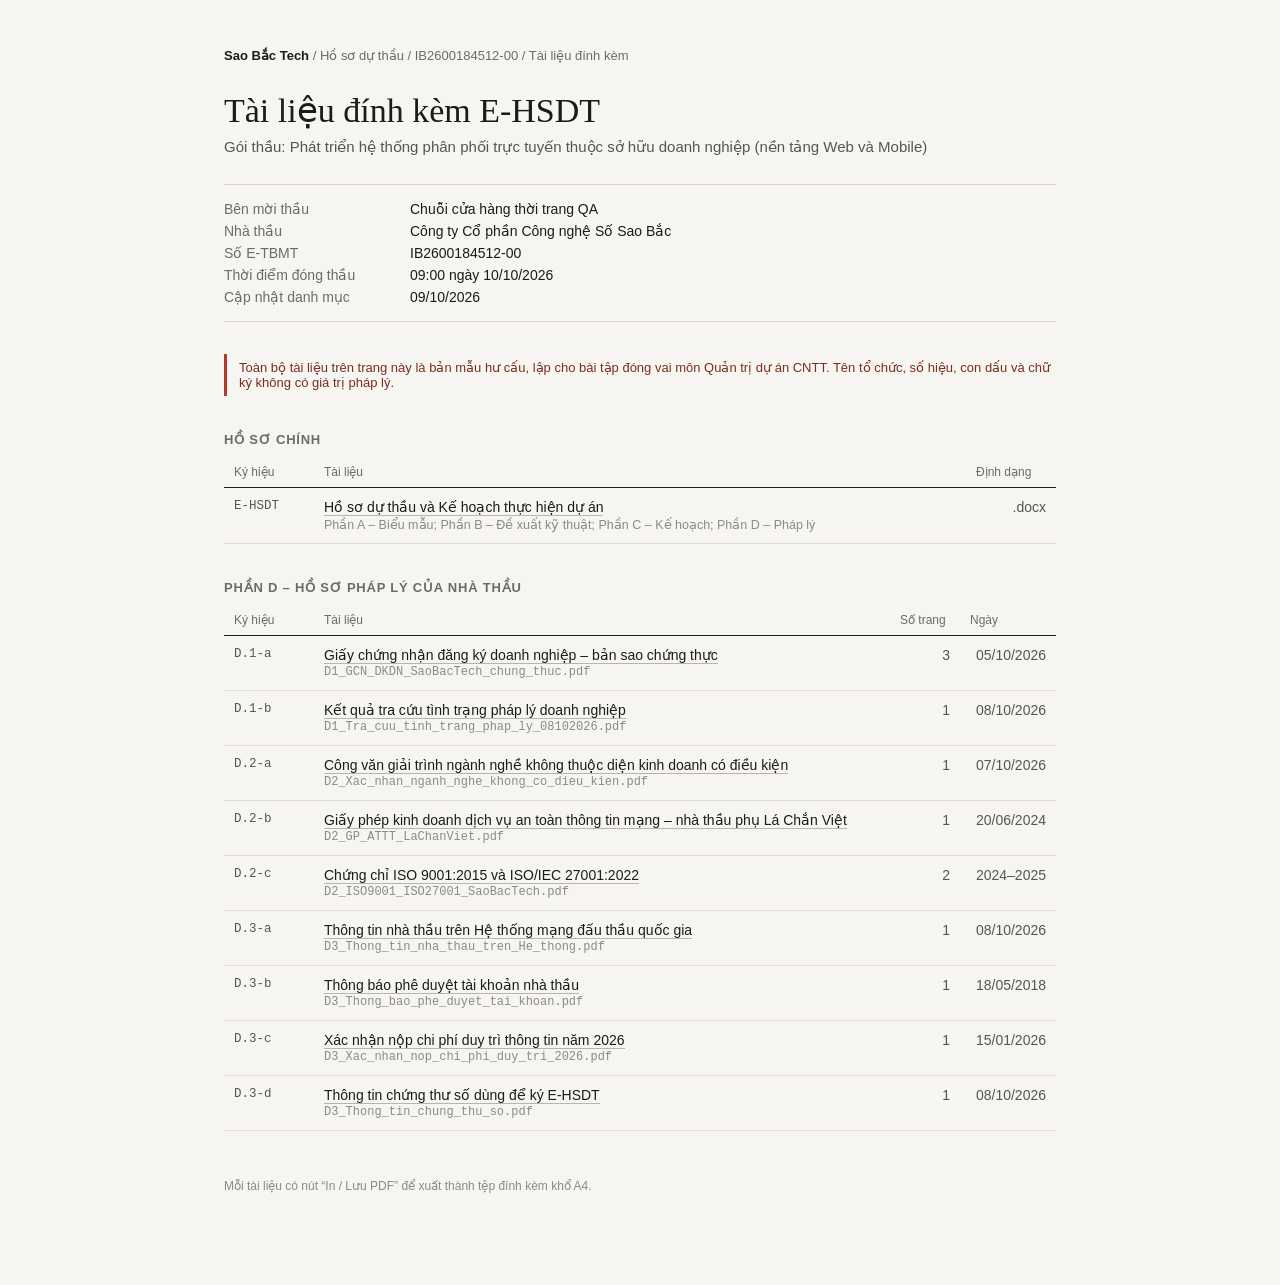
==== docs/index.html @ 10351f3d "first commit" ====
<!doctype html>
<html lang="vi">
<head>
<meta charset="utf-8">
<meta name="viewport" content="width=device-width, initial-scale=1">
<title>Tài liệu đính kèm – E-HSDT IB2600184512-00 – Sao Bắc Tech</title>
<meta name="robots" content="noindex">
<link rel="stylesheet" href="assets/style.css">
</head>
<body class="index">
<div class="wrap">

  <div class="crumb"><b>Sao Bắc Tech</b> / Hồ sơ dự thầu / IB2600184512-00 / Tài liệu đính kèm</div>

  <h1>Tài liệu đính kèm E-HSDT</h1>
  <p class="sub">Gói thầu: Phát triển hệ thống phân phối trực tuyến thuộc sở hữu doanh nghiệp (nền tảng Web và Mobile)</p>

  <dl class="meta">
    <dt>Bên mời thầu</dt><dd>Chuỗi cửa hàng thời trang QA</dd>
    <dt>Nhà thầu</dt><dd>Công ty Cổ phần Công nghệ Số Sao Bắc</dd>
    <dt>Số E-TBMT</dt><dd>IB2600184512-00</dd>
    <dt>Thời điểm đóng thầu</dt><dd>09:00 ngày 10/10/2026</dd>
    <dt>Cập nhật danh mục</dt><dd>09/10/2026</dd>
  </dl>

  <p class="note">Toàn bộ tài liệu trên trang này là bản mẫu hư cấu, lập cho bài tập đóng vai môn Quản trị dự án CNTT. Tên tổ chức, số hiệu, con dấu và chữ ký không có giá trị pháp lý.</p>

  <h2>Hồ sơ chính</h2>
  <table class="list">
    <thead><tr><th style="width:90px">Ký hiệu</th><th>Tài liệu</th><th style="width:90px" class="num">Định dạng</th></tr></thead>
    <tbody>
      <tr>
        <td class="code">E-HSDT</td>
        <td><a href="files/Ho_so_du_thau_va_Ke_hoach_thuc_hien.docx" download>Hồ sơ dự thầu và Kế hoạch thực hiện dự án</a>
          <span class="desc">Phần A – Biểu mẫu; Phần B – Đề xuất kỹ thuật; Phần C – Kế hoạch; Phần D – Pháp lý</span></td>
        <td class="num">.docx</td>
      </tr>
    </tbody>
  </table>

  <h2>Phần D – Hồ sơ pháp lý của nhà thầu</h2>
  <table class="list">
    <thead><tr><th style="width:90px">Ký hiệu</th><th>Tài liệu</th><th style="width:70px" class="num">Số trang</th><th style="width:96px" class="num">Ngày</th></tr></thead>
    <tbody>
      <tr>
        <td class="code">D.1-a</td>
        <td><a href="d1.html#p1">Giấy chứng nhận đăng ký doanh nghiệp – bản sao chứng thực</a>
          <span class="fname">D1_GCN_DKDN_SaoBacTech_chung_thuc.pdf</span></td>
        <td class="num">3</td><td class="num">05/10/2026</td>
      </tr>
      <tr>
        <td class="code">D.1-b</td>
        <td><a href="d1.html#p4">Kết quả tra cứu tình trạng pháp lý doanh nghiệp</a>
          <span class="fname">D1_Tra_cuu_tinh_trang_phap_ly_08102026.pdf</span></td>
        <td class="num">1</td><td class="num">08/10/2026</td>
      </tr>
      <tr>
        <td class="code">D.2-a</td>
        <td><a href="d2.html#p1">Công văn giải trình ngành nghề không thuộc diện kinh doanh có điều kiện</a>
          <span class="fname">D2_Xac_nhan_nganh_nghe_khong_co_dieu_kien.pdf</span></td>
        <td class="num">1</td><td class="num">07/10/2026</td>
      </tr>
      <tr>
        <td class="code">D.2-b</td>
        <td><a href="d2.html#p2">Giấy phép kinh doanh dịch vụ an toàn thông tin mạng – nhà thầu phụ Lá Chắn Việt</a>
          <span class="fname">D2_GP_ATTT_LaChanViet.pdf</span></td>
        <td class="num">1</td><td class="num">20/06/2024</td>
      </tr>
      <tr>
        <td class="code">D.2-c</td>
        <td><a href="d2.html#p3">Chứng chỉ ISO 9001:2015 và ISO/IEC 27001:2022</a>
          <span class="fname">D2_ISO9001_ISO27001_SaoBacTech.pdf</span></td>
        <td class="num">2</td><td class="num">2024–2025</td>
      </tr>
      <tr>
        <td class="code">D.3-a</td>
        <td><a href="d3.html#p1">Thông tin nhà thầu trên Hệ thống mạng đấu thầu quốc gia</a>
          <span class="fname">D3_Thong_tin_nha_thau_tren_He_thong.pdf</span></td>
        <td class="num">1</td><td class="num">08/10/2026</td>
      </tr>
      <tr>
        <td class="code">D.3-b</td>
        <td><a href="d3.html#p2">Thông báo phê duyệt tài khoản nhà thầu</a>
          <span class="fname">D3_Thong_bao_phe_duyet_tai_khoan.pdf</span></td>
        <td class="num">1</td><td class="num">18/05/2018</td>
      </tr>
      <tr>
        <td class="code">D.3-c</td>
        <td><a href="d3.html#p3">Xác nhận nộp chi phí duy trì thông tin năm 2026</a>
          <span class="fname">D3_Xac_nhan_nop_chi_phi_duy_tri_2026.pdf</span></td>
        <td class="num">1</td><td class="num">15/01/2026</td>
      </tr>
      <tr>
        <td class="code">D.3-d</td>
        <td><a href="d3.html#p4">Thông tin chứng thư số dùng để ký E-HSDT</a>
          <span class="fname">D3_Thong_tin_chung_thu_so.pdf</span></td>
        <td class="num">1</td><td class="num">08/10/2026</td>
      </tr>
    </tbody>
  </table>

  <p class="foot">Mỗi tài liệu có nút “In / Lưu PDF” để xuất thành tệp đính kèm khổ A4.</p>
</div>
</body>
</html>
---- docs/assets/style.css ----
/* ---------- base ---------- */
* { box-sizing: border-box; }
html, body { margin: 0; padding: 0; }
body {
  font-family: -apple-system, BlinkMacSystemFont, "Segoe UI", Roboto, "Helvetica Neue", Arial, sans-serif;
  color: #1b1b1b;
  -webkit-font-smoothing: antialiased;
}
a { color: inherit; }

/* ---------- index (danh mục) ---------- */
body.index { background: #f6f5f1; }
.wrap { max-width: 880px; margin: 0 auto; padding: 48px 24px 80px; }
.crumb { font-size: 13px; color: #6b6b6b; margin-bottom: 28px; }
.crumb b { color: #1b1b1b; font-weight: 600; }
.index h1 {
  font-family: "Times New Roman", Tinos, Times, serif;
  font-weight: 400; font-size: 34px; line-height: 1.2; margin: 0 0 6px;
}
.index .sub { color: #555; margin: 0 0 28px; font-size: 15px; }
.desc { display: block; font-size: 12.5px; color: #8a8a8a; margin-top: 2px; }
.meta { display: grid; grid-template-columns: 170px 1fr; gap: 6px 16px; font-size: 14px; margin: 0 0 32px; padding: 16px 0; border-top: 1px solid #d8d5cc; border-bottom: 1px solid #d8d5cc; }
.meta dt { color: #6b6b6b; }
.meta dd { margin: 0; }
.note { font-size: 13px; color: #7a2e1f; border-left: 3px solid #b23a2a; padding: 6px 0 6px 12px; margin: 0 0 36px; background: none; }
.index h2 { font-size: 13px; text-transform: uppercase; letter-spacing: .06em; color: #6b6b6b; font-weight: 600; margin: 36px 0 10px; }
table.list { width: 100%; border-collapse: collapse; font-size: 14px; }
table.list th { text-align: left; font-weight: 500; color: #6b6b6b; font-size: 12px; padding: 8px 10px; border-bottom: 1px solid #1b1b1b; }
table.list td { padding: 11px 10px; border-bottom: 1px solid #e2dfd6; vertical-align: top; }
table.list tr:hover td { background: #efede6; }
table.list td.code { font-family: ui-monospace, Menlo, Consolas, monospace; font-size: 12.5px; color: #555; white-space: nowrap; }
table.list td.num { text-align: right; color: #555; white-space: nowrap; }
table.list a { text-decoration: none; border-bottom: 1px solid #b9b5a8; }
table.list a:hover { border-color: #1b1b1b; }
.fname { display: block; font-size: 12px; color: #8a8a8a; font-family: ui-monospace, Menlo, Consolas, monospace; margin-top: 2px; }
.foot { margin-top: 48px; font-size: 12px; color: #8a8a8a; }

/* ---------- viewer ---------- */
body.viewer { background: #525659; }
.bar {
  position: sticky; top: 0; z-index: 20;
  display: flex; align-items: center; gap: 16px;
  height: 48px; padding: 0 16px;
  background: #323639; color: #f1f1f1; font-size: 13px;
  box-shadow: 0 1px 3px rgba(0,0,0,.35);
}
.bar a { text-decoration: none; color: #f1f1f1; opacity: .85; }
.bar a:hover { opacity: 1; }
.bar .title { flex: 1; white-space: nowrap; overflow: hidden; text-overflow: ellipsis; }
.bar .count { opacity: .7; }
.bar button {
  font: inherit; color: #f1f1f1; background: transparent; border: 1px solid #6a6e72;
  padding: 5px 12px; border-radius: 3px; cursor: pointer;
}
.bar button:hover { background: #45494c; }
.layout { display: flex; }
.side {
  width: 220px; flex: none; position: sticky; top: 48px; height: calc(100vh - 48px);
  overflow-y: auto; background: #3a3d40; padding: 16px 12px; font-size: 12.5px; color: #ddd;
}
.side a { display: block; text-decoration: none; padding: 7px 8px; border-radius: 2px; color: #ddd; line-height: 1.35; }
.side a:hover { background: #4a4e52; }
.side a small { display: block; color: #9a9ea2; }
.pages { flex: 1; padding: 24px 12px 64px; display: flex; flex-direction: column; align-items: center; gap: 20px; overflow-x: hidden; }
@media (max-width: 900px) { .side { display: none; } }

/* ---------- A4 page ---------- */
.page {
  position: relative; overflow: hidden;
  width: 210mm; min-height: 297mm;
  padding: 20mm 18mm 20mm 28mm;
  background: #fff;
  box-shadow: 0 2px 8px rgba(0,0,0,.45);
  font-family: "Times New Roman", Tinos, Times, serif;
  font-size: 13.5pt; line-height: 1.45; color: #111;
  scroll-margin-top: 64px;
}
.page.scan {
  background: #fbfaf5;
  transform: rotate(-.18deg);
  filter: contrast(1.03) saturate(.92);
}
.page.scan.r { transform: rotate(.22deg); }
.page.scan::after { /* vệt mờ mép giấy khi scan */
  content: ""; position: absolute; inset: 0; pointer-events: none;
  background: linear-gradient(90deg, rgba(0,0,0,.05), transparent 4%, transparent 96%, rgba(0,0,0,.04));
}
.page .wm { position: absolute; inset: 0; pointer-events: none; z-index: 5; background-image: var(--wm); background-repeat: repeat; }
.page.landscape { width: 297mm; min-height: 210mm; }

/* ---------- văn bản hành chính ---------- */
.hdr { display: grid; grid-template-columns: 1fr 1.5fr; gap: 0 6px; text-align: center; font-size: 12pt; line-height: 1.3; margin-bottom: 14px; }
.hdr .l b, .hdr .r b, .hdr .l .n { display: block; }
.hdr .r b:first-child { font-size: 12pt; white-space: nowrap; }
.hdr .r .motto { font-weight: 700; font-size: 13.5pt; display: inline-block; border-bottom: 1px solid #111; padding-bottom: 1px; }
.hdr .l .rule { display: block; width: 36%; margin: 3px auto 0; border-top: 1px solid #111; }
.hdr .so { margin-top: 8px; font-size: 13pt; }
.hdr .date { margin-top: 10px; font-style: italic; font-size: 13pt; }
.doc-title { text-align: center; font-weight: 700; font-size: 15pt; line-height: 1.35; margin: 22px 0 4px; }
.doc-sub { text-align: center; font-weight: 700; margin: 0 0 14px; }
.center { text-align: center; }
.italic { font-style: italic; }
.page p { margin: 0 0 7px; text-align: justify; }
.page .indent { text-indent: 1.1cm; }
.field { margin: 0 0 6px; }
.field b { font-weight: 700; }
.sec { font-weight: 700; margin: 12px 0 5px; }
.cols2 { display: grid; grid-template-columns: 1fr 1fr; gap: 0 18px; }
.sign { display: grid; grid-template-columns: 1fr 1fr; margin-top: 18px; }
.sign .who { text-align: center; position: relative; min-height: 190px; }
.sign .who .role { font-weight: 700; }
.sign .who .hint { font-style: italic; font-size: 11.5pt; }
.sign .who .name { font-weight: 700; margin-top: 4px; }
.sign .who .ink { position: relative; height: 110px; }
/* dấu đóng trùm lên khoảng 1/3 chữ ký về phía trái */
.sign .who .ink .stamp { position: absolute; left: 50%; top: -6px; margin-left: -150px; }
.sign .who .ink .sig { position: absolute; left: 50%; top: 18px; margin-left: -30px; }
.recv { font-size: 11pt; line-height: 1.35; }
.recv b { font-style: italic; font-size: 12pt; }
.page table.t { width: 100%; border-collapse: collapse; font-size: 12pt; margin: 6px 0 10px; }
.page table.t th, .page table.t td { border: 1px solid #333; padding: 4px 7px; vertical-align: top; text-align: left; }
.page table.t th { font-weight: 700; text-align: center; }
.page table.t td.c { text-align: center; }

/* dấu đỏ hình chữ nhật "BẢN SAO" */
.rect-stamp {
  position: absolute; z-index: 4;
  border: 2.5px solid #c8102e; color: #c8102e;
  font-family: Arial, Helvetica, sans-serif; font-weight: 700; letter-spacing: .12em;
  padding: 3px 14px; font-size: 15pt; opacity: .82; transform: rotate(-4deg);
  mix-blend-mode: multiply;
}
.stamp { display: inline-block; mix-blend-mode: multiply; opacity: .86; z-index: 4; }
.stamp svg { display: block; filter: url(#ink); }
.sig svg { display: block; }
.giap-lai { position: absolute; right: -62px; z-index: 4; }

/* ---------- ảnh chụp màn hình web ---------- */
.shot { border: 1px solid #c9c9c9; font-family: Arial, Helvetica, sans-serif; font-size: 10pt; line-height: 1.4; color: #222; background: #fff; }
.shot .chrome { display: flex; align-items: center; gap: 8px; background: #e8e8e8; border-bottom: 1px solid #cfcfcf; padding: 6px 10px; }
.shot .dots i { display: inline-block; width: 9px; height: 9px; border-radius: 50%; background: #c4c4c4; margin-right: 4px; }
.shot .url { flex: 1; background: #fff; border-radius: 3px; padding: 3px 10px; font-size: 9pt; color: #444; }
.shot .site-top { background: #0d3a6b; color: #fff; padding: 9px 14px; display: flex; justify-content: space-between; align-items: center; }
.shot .site-top b { font-size: 11pt; letter-spacing: .02em; }
.shot .site-top span { font-size: 9pt; opacity: .85; }
.shot .site-nav { background: #f2f4f7; border-bottom: 1px solid #dde2e8; padding: 6px 14px; font-size: 9pt; color: #44556b; }
.shot .site-nav span { margin-right: 18px; }
.shot .site-nav span.on { color: #0d3a6b; font-weight: 700; border-bottom: 2px solid #0d3a6b; padding-bottom: 4px; }
.shot .body { padding: 14px; }
.shot h3 { font-size: 12pt; margin: 0 0 10px; color: #0d3a6b; }
.shot table { width: 100%; border-collapse: collapse; font-size: 9.5pt; margin-bottom: 12px; }
.shot td, .shot th { border: 1px solid #dde2e8; padding: 5px 8px; text-align: left; vertical-align: top; }
.shot td.k { width: 36%; background: #f7f8fa; color: #4a5566; }
.shot th { background: #eef1f5; font-weight: 700; color: #33415a; }
.badge { display: inline-block; white-space: nowrap; padding: 1px 7px; border-radius: 2px; font-size: 9pt; font-weight: 700; }
.badge.ok { background: #e3f3e6; color: #1d6b32; border: 1px solid #b5dcbe; }
.printhead { display: flex; justify-content: space-between; font-family: Arial, sans-serif; font-size: 8.5pt; color: #555; margin: -10mm 0 6mm; }
.printfoot { position: absolute; left: 28mm; right: 18mm; bottom: 10mm; display: flex; justify-content: space-between; font-family: Arial, sans-serif; font-size: 8.5pt; color: #555; }

/* email */
.mail { font-family: Arial, Helvetica, sans-serif; font-size: 10.5pt; line-height: 1.5; }
.mail .mh { border-bottom: 1px solid #bbb; padding-bottom: 8px; margin-bottom: 14px; }
.mail .mh div { margin: 1px 0; }
.mail .mh span { display: inline-block; width: 80px; color: #555; }
.mail .subj { font-size: 14pt; margin: 0 0 10px; }

/* hộp thoại chứng thư số */
.dialog { width: 128mm; margin: 6mm auto; border: 1px solid #9a9a9a; background: #f0f0f0; font-family: "Segoe UI", Tahoma, Arial, sans-serif; font-size: 9.5pt; box-shadow: 2px 3px 8px rgba(0,0,0,.25); }
.dialog .dt { background: #fff; padding: 6px 10px; border-bottom: 1px solid #ccc; display: flex; justify-content: space-between; }
.dialog .tabs { padding: 8px 10px 0; }
.dialog .tabs span { display: inline-block; padding: 3px 10px; border: 1px solid #b5b5b5; border-bottom: none; background: #e4e4e4; margin-right: 2px; }
.dialog .tabs span.on { background: #fff; position: relative; top: 1px; }
.dialog .pane { background: #fff; margin: 0 10px 10px; border: 1px solid #b5b5b5; padding: 8px; }
.dialog table { width: 100%; border-collapse: collapse; }
.dialog td { padding: 3px 6px; border-bottom: 1px solid #eee; vertical-align: top; }
.dialog td.k { width: 38%; color: #333; }
.dialog .btns { text-align: right; padding: 0 10px 10px; }
.dialog .btns span { display: inline-block; border: 1px solid #adadad; background: #e1e1e1; padding: 3px 18px; }

/* chứng chỉ ISO */
.cert { position: absolute; inset: 12mm; border: 3px double #1d3b5a; padding: 4mm; }
.cert .inner { border: 1px solid #1d3b5a; height: 100%; padding: 14mm 16mm; text-align: center; position: relative;
  background:
    radial-gradient(circle at 50% 46%, rgba(29,59,90,.045) 0 22%, transparent 22.3%),
    repeating-radial-gradient(circle at 50% 46%, transparent 0 6px, rgba(29,59,90,.035) 6px 7px);
}
.cert .brand { font-family: Georgia, "Times New Roman", serif; letter-spacing: .32em; font-size: 20pt; color: #1d3b5a; }
.cert .brand small { display: block; letter-spacing: .12em; font-size: 8.5pt; color: #4a5f75; margin-top: 2px; }
.cert h2 { font-family: Georgia, serif; font-weight: 400; letter-spacing: .2em; font-size: 24pt; margin: 14mm 0 0; color: #1d3b5a; }
.cert .vn { font-size: 11pt; letter-spacing: .1em; color: #4a5f75; margin-bottom: 9mm; }
.cert .org { font-size: 14.5pt; font-weight: 700; margin: 4mm 0 1mm; }
.cert .std { font-size: 22pt; font-weight: 700; color: #1d3b5a; margin: 6mm 0 2mm; letter-spacing: .03em; }
.cert .small { font-size: 10.5pt; line-height: 1.5; color: #333; }
.cert .scope { margin: 6mm auto; max-width: 140mm; font-size: 11.5pt; }
.cert .grid { display: grid; grid-template-columns: repeat(3, 1fr); gap: 4mm; font-size: 10pt; margin-top: 8mm; text-align: left; }
.cert .grid div span { display: block; color: #666; font-size: 8.5pt; text-transform: uppercase; letter-spacing: .05em; }
.cert .csign { position: absolute; left: 16mm; right: 16mm; bottom: 14mm; display: flex; justify-content: space-between; align-items: flex-end; font-size: 9.5pt; text-align: left; }

/* ---------- print ---------- */
@page { size: A4; margin: 0; }
@media print {
  body.viewer { background: #fff; }
  .bar, .side { display: none !important; }
  .pages { padding: 0; gap: 0; display: block; }
  .page { box-shadow: none; transform: none !important; zoom: 1 !important; page-break-after: always; break-after: page; }
  * { -webkit-print-color-adjust: exact; print-color-adjust: exact; }
}
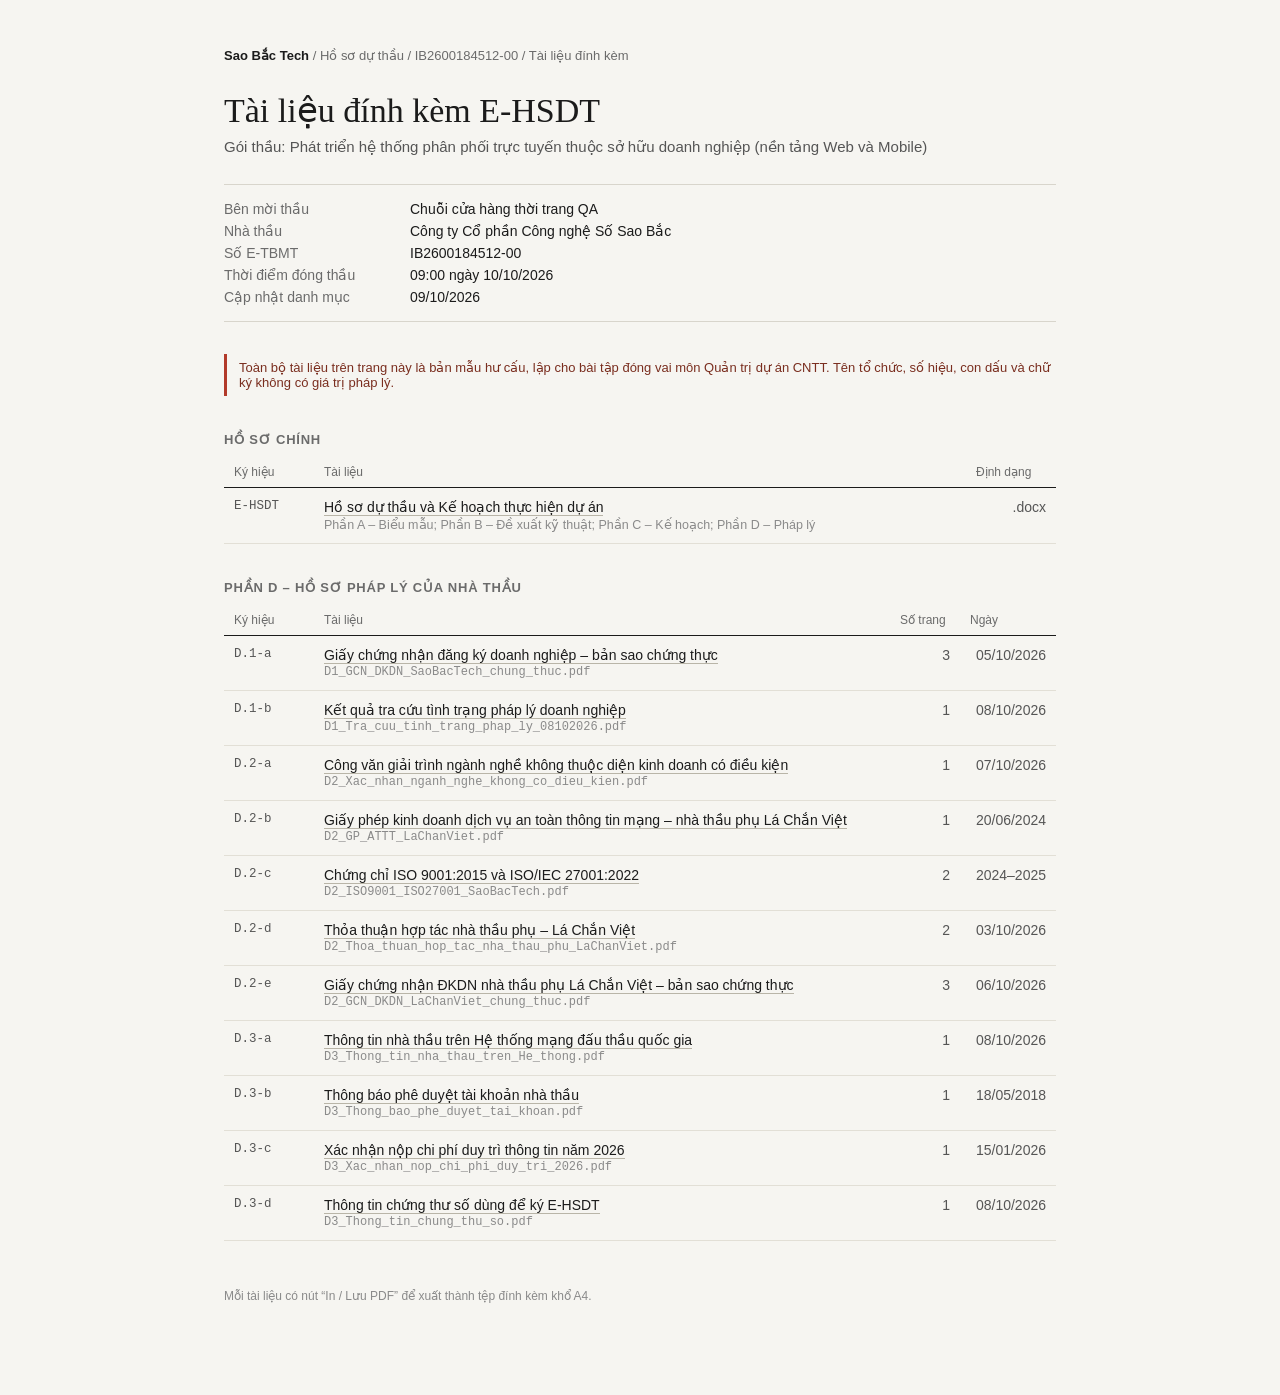
==== commit 84c98d33: "Align Phần D NTP: add D.2-d thỏa thuận and D.2-e GCN ĐKDN Lá Chắn Việt. Close the subcontractor evid" ====
--- a/docs/index.html
+++ b/docs/index.html
@@ -73,6 +73,18 @@
         <td class="num">2</td><td class="num">2024–2025</td>
       </tr>
       <tr>
+        <td class="code">D.2-d</td>
+        <td><a href="d2.html#p5">Thỏa thuận hợp tác nhà thầu phụ – Lá Chắn Việt</a>
+          <span class="fname">D2_Thoa_thuan_hop_tac_nha_thau_phu_LaChanViet.pdf</span></td>
+        <td class="num">2</td><td class="num">03/10/2026</td>
+      </tr>
+      <tr>
+        <td class="code">D.2-e</td>
+        <td><a href="d2.html#p7">Giấy chứng nhận ĐKDN nhà thầu phụ Lá Chắn Việt – bản sao chứng thực</a>
+          <span class="fname">D2_GCN_DKDN_LaChanViet_chung_thuc.pdf</span></td>
+        <td class="num">3</td><td class="num">06/10/2026</td>
+      </tr>
+      <tr>
         <td class="code">D.3-a</td>
         <td><a href="d3.html#p1">Thông tin nhà thầu trên Hệ thống mạng đấu thầu quốc gia</a>
           <span class="fname">D3_Thong_tin_nha_thau_tren_He_thong.pdf</span></td>
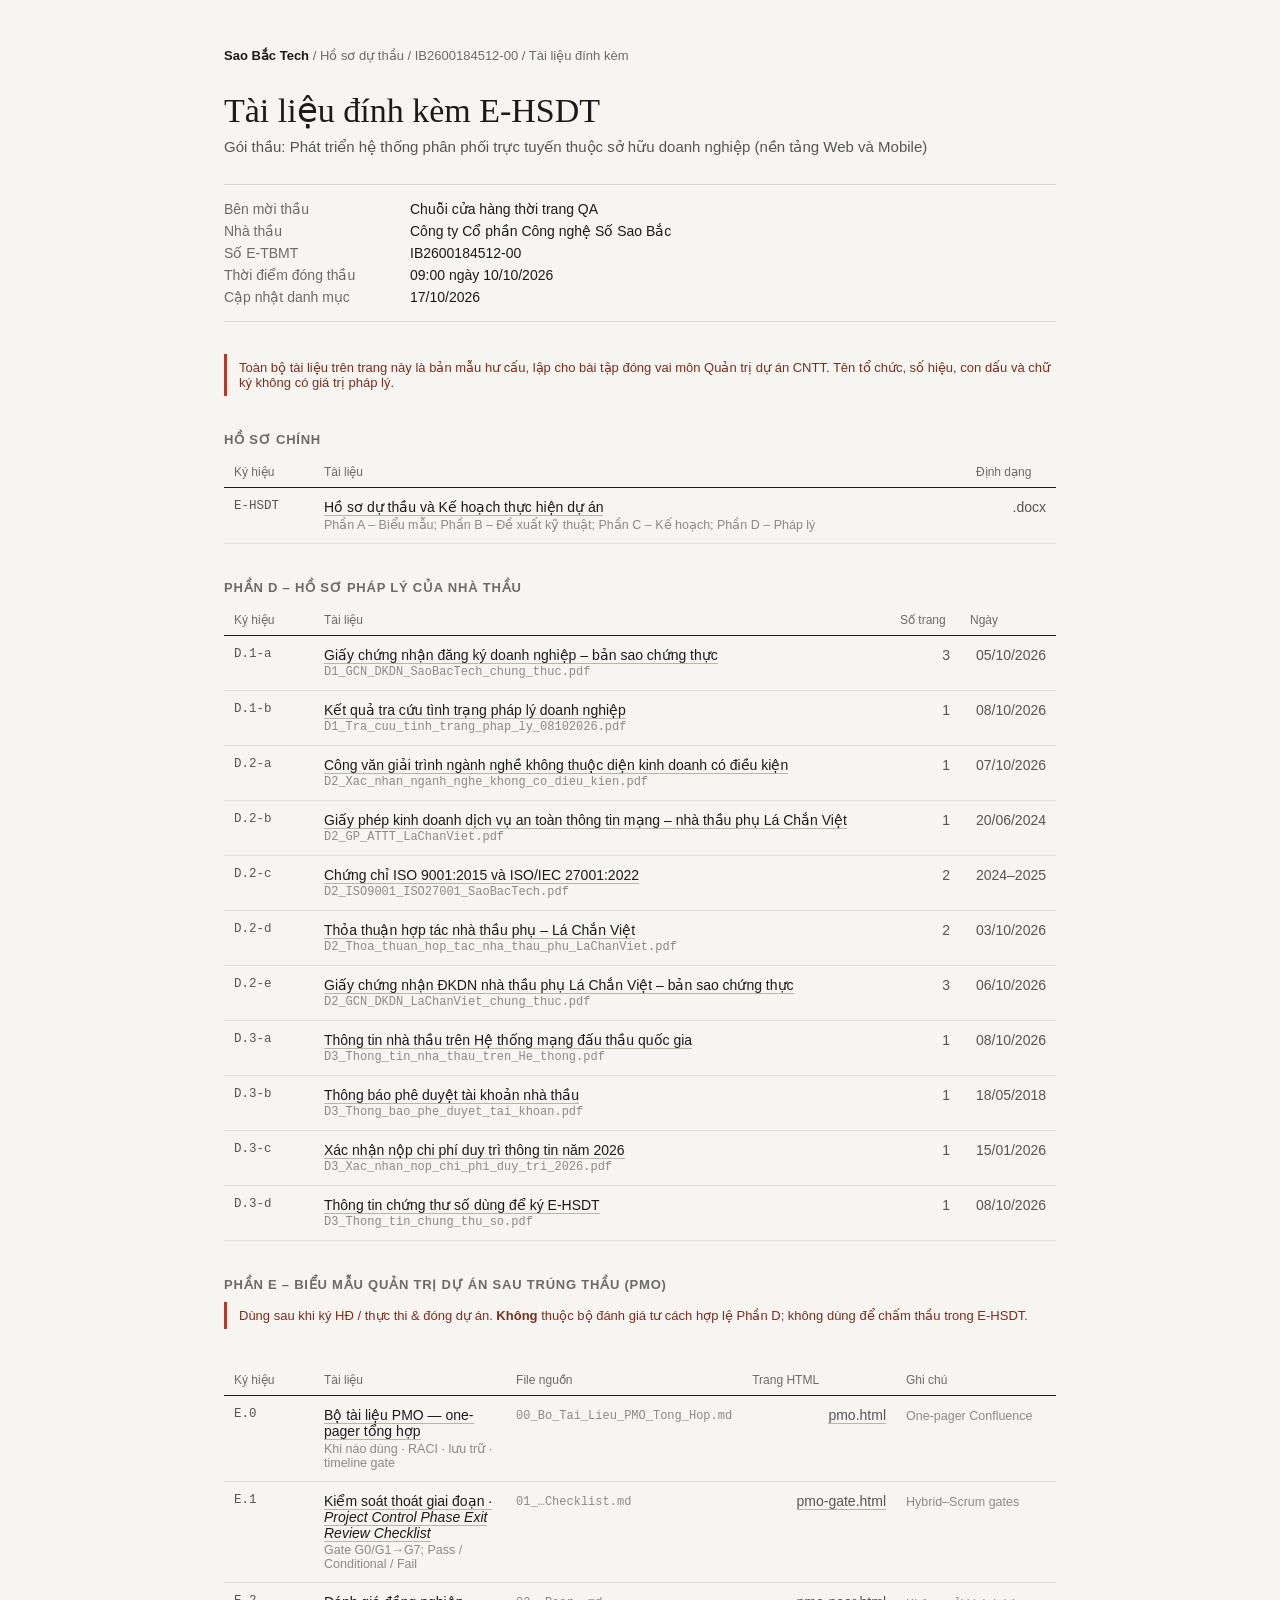
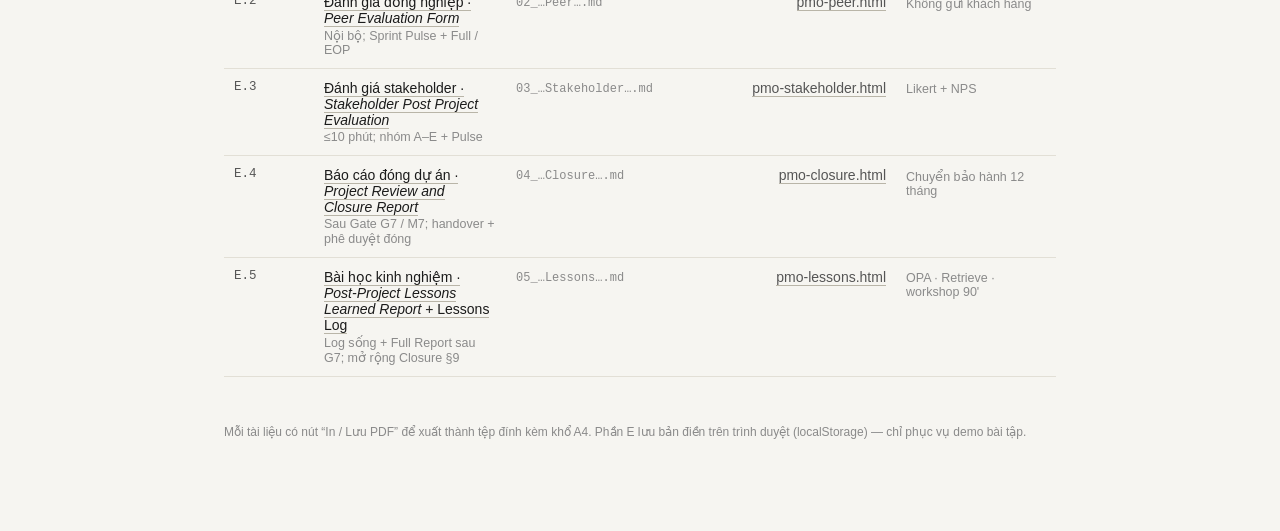
==== commit 1b6b302b: "add mock for chap 6" ====
--- a/docs/index.html
+++ b/docs/index.html
@@ -20,7 +20,7 @@
     <dt>Nhà thầu</dt><dd>Công ty Cổ phần Công nghệ Số Sao Bắc</dd>
     <dt>Số E-TBMT</dt><dd>IB2600184512-00</dd>
     <dt>Thời điểm đóng thầu</dt><dd>09:00 ngày 10/10/2026</dd>
-    <dt>Cập nhật danh mục</dt><dd>09/10/2026</dd>
+    <dt>Cập nhật danh mục</dt><dd>17/10/2026</dd>
   </dl>
 
   <p class="note">Toàn bộ tài liệu trên trang này là bản mẫu hư cấu, lập cho bài tập đóng vai môn Quản trị dự án CNTT. Tên tổ chức, số hiệu, con dấu và chữ ký không có giá trị pháp lý.</p>
@@ -111,7 +111,71 @@
     </tbody>
   </table>
 
-  <p class="foot">Mỗi tài liệu có nút “In / Lưu PDF” để xuất thành tệp đính kèm khổ A4.</p>
+  <h2>Phần E – Biểu mẫu quản trị dự án sau trúng thầu (PMO)</h2>
+  <p class="note">Dùng sau khi ký HĐ / thực thi &amp; đóng dự án. <b>Không</b> thuộc bộ đánh giá tư cách hợp lệ Phần D; không dùng để chấm thầu trong E-HSDT.</p>
+  <table class="list">
+    <thead>
+      <tr>
+        <th style="width:90px">Ký hiệu</th>
+        <th>Tài liệu</th>
+        <th style="width:120px">File nguồn</th>
+        <th style="width:110px" class="num">Trang HTML</th>
+        <th style="width:160px">Ghi chú</th>
+      </tr>
+    </thead>
+    <tbody>
+      <tr>
+        <td class="code">E.0</td>
+        <td><a href="pmo.html">Bộ tài liệu PMO — one-pager tổng hợp</a>
+          <span class="desc">Khi nào dùng · RACI · lưu trữ · timeline gate</span></td>
+        <td><span class="fname">00_Bo_Tai_Lieu_PMO_Tong_Hop.md</span></td>
+        <td class="num"><a href="pmo.html">pmo.html</a></td>
+        <td><span class="desc">One-pager Confluence</span></td>
+      </tr>
+      <tr>
+        <td class="code">E.1</td>
+        <td><a href="pmo-gate.html">Kiểm soát thoát giai đoạn · <i>Project Control Phase Exit Review Checklist</i></a>
+          <span class="desc">Gate G0/G1→G7; Pass / Conditional / Fail</span></td>
+        <td><span class="fname">01_…Checklist.md</span></td>
+        <td class="num"><a href="pmo-gate.html">pmo-gate.html</a></td>
+        <td><span class="desc">Hybrid–Scrum gates</span></td>
+      </tr>
+      <tr>
+        <td class="code">E.2</td>
+        <td><a href="pmo-peer.html">Đánh giá đồng nghiệp · <i>Peer Evaluation Form</i></a>
+          <span class="desc">Nội bộ; Sprint Pulse + Full / EOP</span></td>
+        <td><span class="fname">02_…Peer….md</span></td>
+        <td class="num"><a href="pmo-peer.html">pmo-peer.html</a></td>
+        <td><span class="desc">Không gửi khách hàng</span></td>
+      </tr>
+      <tr>
+        <td class="code">E.3</td>
+        <td><a href="pmo-stakeholder.html">Đánh giá stakeholder · <i>Stakeholder Post Project Evaluation</i></a>
+          <span class="desc">≤10 phút; nhóm A–E + Pulse</span></td>
+        <td><span class="fname">03_…Stakeholder….md</span></td>
+        <td class="num"><a href="pmo-stakeholder.html">pmo-stakeholder.html</a></td>
+        <td><span class="desc">Likert + NPS</span></td>
+      </tr>
+      <tr>
+        <td class="code">E.4</td>
+        <td><a href="pmo-closure.html">Báo cáo đóng dự án · <i>Project Review and Closure Report</i></a>
+          <span class="desc">Sau Gate G7 / M7; handover + phê duyệt đóng</span></td>
+        <td><span class="fname">04_…Closure….md</span></td>
+        <td class="num"><a href="pmo-closure.html">pmo-closure.html</a></td>
+        <td><span class="desc">Chuyển bảo hành 12 tháng</span></td>
+      </tr>
+      <tr>
+        <td class="code">E.5</td>
+        <td><a href="pmo-lessons.html">Bài học kinh nghiệm · <i>Post-Project Lessons Learned Report</i> + Lessons Log</a>
+          <span class="desc">Log sống + Full Report sau G7; mở rộng Closure §9</span></td>
+        <td><span class="fname">05_…Lessons….md</span></td>
+        <td class="num"><a href="pmo-lessons.html">pmo-lessons.html</a></td>
+        <td><span class="desc">OPA · Retrieve · workshop 90'</span></td>
+      </tr>
+    </tbody>
+  </table>
+
+  <p class="foot">Mỗi tài liệu có nút “In / Lưu PDF” để xuất thành tệp đính kèm khổ A4. Phần E lưu bản điền trên trình duyệt (localStorage) — chỉ phục vụ demo bài tập.</p>
 </div>
 </body>
 </html>
